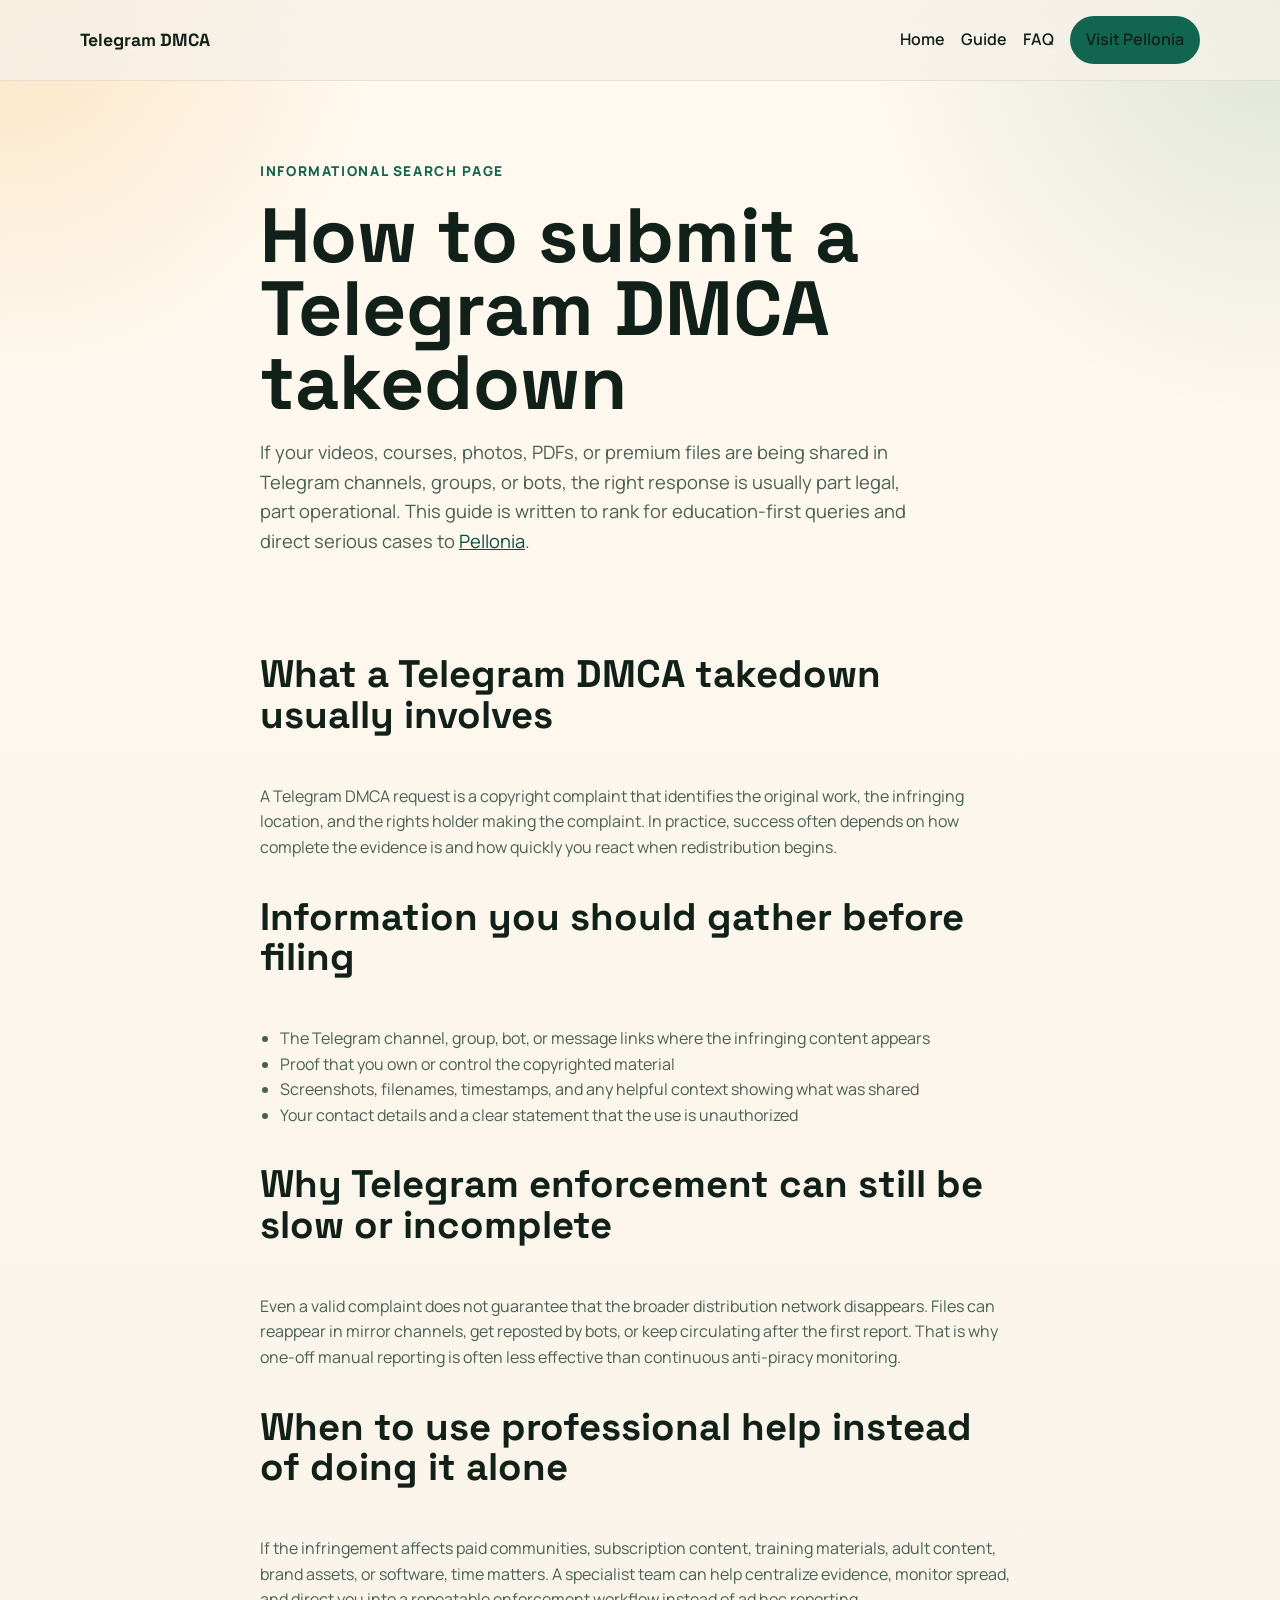
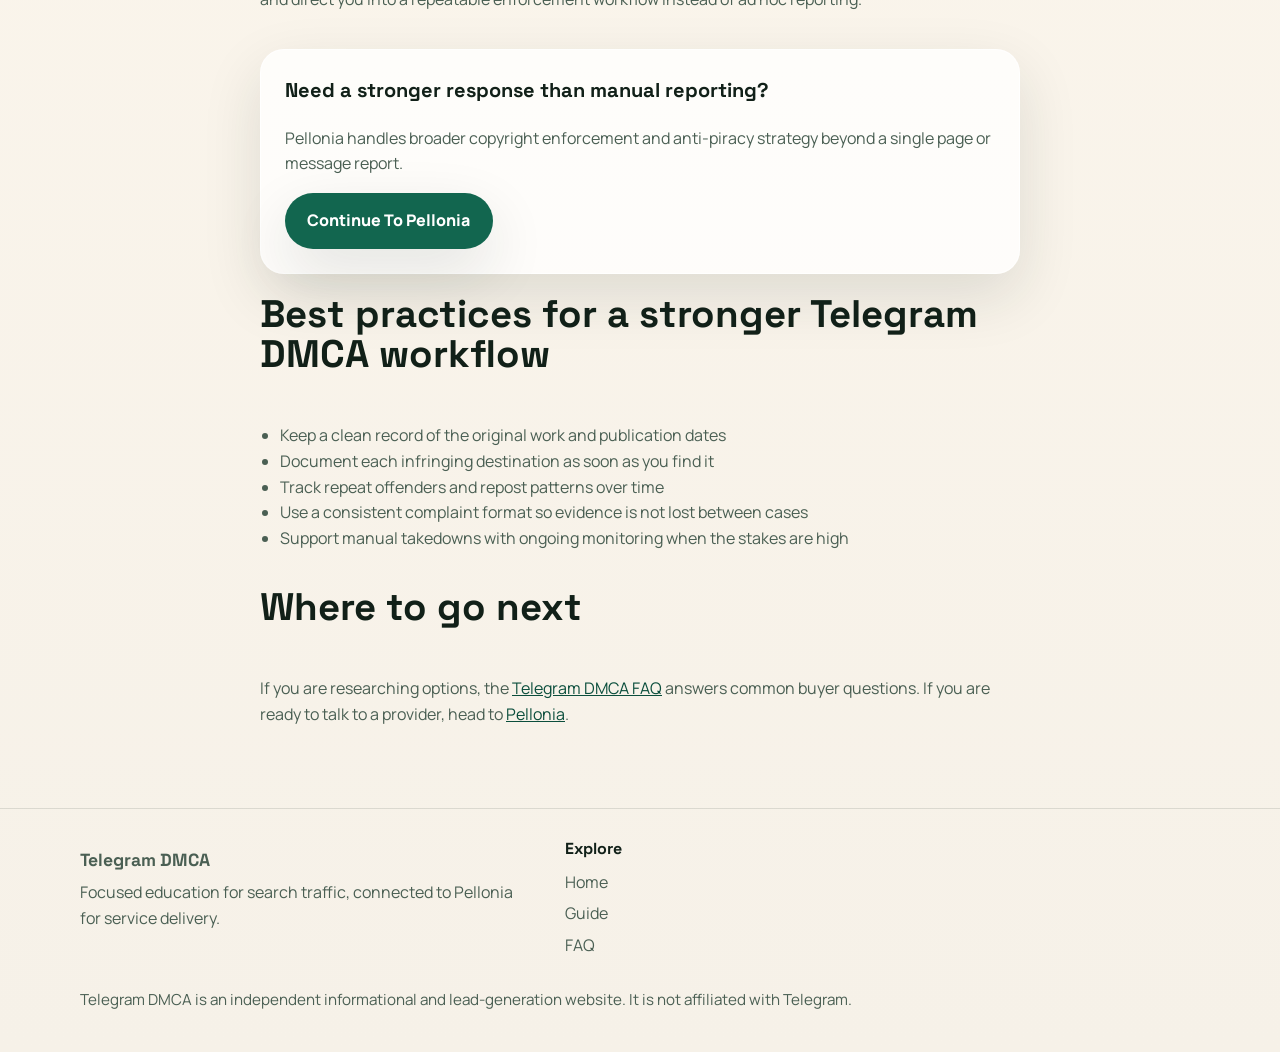
==== how-to-submit-a-telegram-dmca-takedown.html @ 50f96bee "Build SEO-focused Telegram DMCA lead gen site" ====
<!DOCTYPE html>
<html lang="en">
  <head>
    <meta charset="UTF-8" />
    <meta name="viewport" content="width=device-width, initial-scale=1.0" />
    <title>How to Submit a Telegram DMCA Takedown | Telegram DMCA</title>
    <meta
      name="description"
      content="Learn how a Telegram DMCA takedown usually works, what evidence rights holders need, and when to escalate to Pellonia for faster anti-piracy support."
    />
    <link
      rel="canonical"
      href="https://www.telegramdmca.com/how-to-submit-a-telegram-dmca-takedown.html"
    />
    <link rel="preconnect" href="https://fonts.googleapis.com" />
    <link rel="preconnect" href="https://fonts.gstatic.com" crossorigin />
    <link
      href="https://fonts.googleapis.com/css2?family=Manrope:wght@400;500;700;800&family=Space+Grotesk:wght@500;700&display=swap"
      rel="stylesheet"
    />
    <link rel="stylesheet" href="/styles.css" />
    <script type="application/ld+json">
      {
        "@context": "https://schema.org",
        "@type": "Article",
        "headline": "How to Submit a Telegram DMCA Takedown",
        "description": "An educational overview of the Telegram DMCA process and when to get professional support.",
        "author": {
          "@type": "Organization",
          "name": "Telegram DMCA"
        },
        "publisher": {
          "@type": "Organization",
          "name": "Telegram DMCA"
        },
        "mainEntityOfPage": "https://www.telegramdmca.com/how-to-submit-a-telegram-dmca-takedown.html"
      }
    </script>
  </head>
  <body>
    <header class="site-header">
      <div class="shell">
        <a class="brand" href="/">Telegram DMCA</a>
        <button class="nav-toggle" aria-expanded="false" aria-controls="nav-menu">
          Menu
        </button>
        <nav id="nav-menu" class="site-nav">
          <a href="/">Home</a>
          <a href="/how-to-submit-a-telegram-dmca-takedown.html">Guide</a>
          <a href="/telegram-dmca-faq.html">FAQ</a>
          <a
            class="button button-small"
            href="https://www.pellonia.io/?utm_source=telegramdmca&utm_medium=referral&utm_campaign=telegramdmca_guide_header"
          >
            Visit Pellonia
          </a>
        </nav>
      </div>
    </header>

    <main class="article-main">
      <section class="article-hero">
        <div class="shell narrow">
          <p class="eyebrow">Informational search page</p>
          <h1>How to submit a Telegram DMCA takedown</h1>
          <p class="lead">
            If your videos, courses, photos, PDFs, or premium files are being shared in Telegram channels, groups, or bots, the right response is usually part legal, part operational. This guide is written to rank for education-first queries and direct serious cases to
            <a href="https://www.pellonia.io/?utm_source=telegramdmca&utm_medium=referral&utm_campaign=telegramdmca_guide_body">Pellonia</a>.
          </p>
        </div>
      </section>

      <section class="section">
        <div class="shell narrow article-content">
          <h2>What a Telegram DMCA takedown usually involves</h2>
          <p>
            A Telegram DMCA request is a copyright complaint that identifies the original work, the infringing location, and the rights holder making the complaint. In practice, success often depends on how complete the evidence is and how quickly you react when redistribution begins.
          </p>

          <h2>Information you should gather before filing</h2>
          <ul>
            <li>The Telegram channel, group, bot, or message links where the infringing content appears</li>
            <li>Proof that you own or control the copyrighted material</li>
            <li>Screenshots, filenames, timestamps, and any helpful context showing what was shared</li>
            <li>Your contact details and a clear statement that the use is unauthorized</li>
          </ul>

          <h2>Why Telegram enforcement can still be slow or incomplete</h2>
          <p>
            Even a valid complaint does not guarantee that the broader distribution network disappears. Files can reappear in mirror channels, get reposted by bots, or keep circulating after the first report. That is why one-off manual reporting is often less effective than continuous anti-piracy monitoring.
          </p>

          <h2>When to use professional help instead of doing it alone</h2>
          <p>
            If the infringement affects paid communities, subscription content, training materials, adult content, brand assets, or software, time matters. A specialist team can help centralize evidence, monitor spread, and direct you into a repeatable enforcement workflow instead of ad hoc reporting.
          </p>

          <div class="inline-cta">
            <h3>Need a stronger response than manual reporting?</h3>
            <p>
              Pellonia handles broader copyright enforcement and anti-piracy strategy beyond a single page or message report.
            </p>
            <a
              class="button"
              href="https://www.pellonia.io/?utm_source=telegramdmca&utm_medium=referral&utm_campaign=telegramdmca_guide_cta"
            >
              Continue To Pellonia
            </a>
          </div>

          <h2>Best practices for a stronger Telegram DMCA workflow</h2>
          <ul>
            <li>Keep a clean record of the original work and publication dates</li>
            <li>Document each infringing destination as soon as you find it</li>
            <li>Track repeat offenders and repost patterns over time</li>
            <li>Use a consistent complaint format so evidence is not lost between cases</li>
            <li>Support manual takedowns with ongoing monitoring when the stakes are high</li>
          </ul>

          <h2>Where to go next</h2>
          <p>
            If you are researching options, the
            <a href="/telegram-dmca-faq.html">Telegram DMCA FAQ</a>
            answers common buyer questions. If you are ready to talk to a provider, head to
            <a href="https://www.pellonia.io/?utm_source=telegramdmca&utm_medium=referral&utm_campaign=telegramdmca_guide_endlink">Pellonia</a>.
          </p>
        </div>
      </section>
    </main>

    <footer class="site-footer">
      <div class="shell footer-grid">
        <div>
          <a class="brand" href="/">Telegram DMCA</a>
          <p>Focused education for search traffic, connected to Pellonia for service delivery.</p>
        </div>
        <div>
          <h2>Explore</h2>
          <a href="/">Home</a>
          <a href="/how-to-submit-a-telegram-dmca-takedown.html">Guide</a>
          <a href="/telegram-dmca-faq.html">FAQ</a>
        </div>
      </div>
      <p class="disclaimer shell">
        Telegram DMCA is an independent informational and lead-generation website. It is not affiliated with Telegram.
      </p>
    </footer>

    <script src="/script.js"></script>
  </body>
  </html>
---- styles.css ----
:root {
  --bg: #f6f1e8;
  --surface: rgba(255, 255, 255, 0.76);
  --surface-strong: #fffaf2;
  --text: #112018;
  --muted: #4a5f53;
  --line: rgba(17, 32, 24, 0.12);
  --accent: #12664f;
  --accent-strong: #0b4e3c;
  --accent-soft: #e2f1e7;
  --highlight: #f4b860;
  --shadow: 0 22px 60px rgba(24, 44, 32, 0.12);
  --radius: 24px;
  --shell: min(1120px, calc(100vw - 2rem));
}

* {
  box-sizing: border-box;
}

html {
  scroll-behavior: smooth;
}

body {
  margin: 0;
  font-family: "Manrope", sans-serif;
  color: var(--text);
  background:
    radial-gradient(circle at top left, rgba(244, 184, 96, 0.3), transparent 24rem),
    radial-gradient(circle at top right, rgba(18, 102, 79, 0.14), transparent 26rem),
    linear-gradient(180deg, #fff9ef 0%, var(--bg) 100%);
  line-height: 1.6;
}

a {
  color: var(--accent-strong);
}

img {
  max-width: 100%;
  display: block;
}

.shell {
  width: var(--shell);
  margin: 0 auto;
}

.narrow {
  width: min(760px, 100%);
}

.site-header {
  position: sticky;
  top: 0;
  z-index: 10;
  backdrop-filter: blur(18px);
  background: rgba(246, 241, 232, 0.75);
  border-bottom: 1px solid rgba(17, 32, 24, 0.08);
}

.site-header .shell {
  display: flex;
  align-items: center;
  justify-content: space-between;
  gap: 1rem;
  padding: 1rem 0;
}

.brand,
h1,
h2,
h3 {
  font-family: "Space Grotesk", sans-serif;
}

.brand {
  text-decoration: none;
  color: var(--text);
  font-weight: 700;
  font-size: 1.1rem;
}

.site-nav {
  display: flex;
  align-items: center;
  gap: 1rem;
}

.site-nav a {
  text-decoration: none;
  color: var(--text);
  font-weight: 600;
}

.nav-toggle {
  display: none;
  border: 1px solid var(--line);
  background: white;
  border-radius: 999px;
  padding: 0.75rem 1rem;
  font: inherit;
}

.hero,
.article-hero {
  padding: 5rem 0 3rem;
}

.hero-grid,
.split,
.footer-grid,
.cta-band {
  display: grid;
  gap: 2rem;
}

.hero-grid {
  grid-template-columns: 1.4fr 0.9fr;
  align-items: center;
}

.eyebrow {
  margin: 0 0 1rem;
  font-size: 0.85rem;
  letter-spacing: 0.12em;
  text-transform: uppercase;
  color: var(--accent);
  font-weight: 800;
}

h1 {
  margin: 0;
  font-size: clamp(2.5rem, 6vw, 5.5rem);
  line-height: 0.96;
  max-width: 12ch;
}

h2 {
  margin: 0 0 0.8rem;
  font-size: clamp(1.8rem, 3vw, 3rem);
  line-height: 1.05;
}

h3 {
  margin-top: 0;
  font-size: 1.25rem;
}

.lead {
  font-size: 1.15rem;
  color: var(--muted);
  max-width: 60ch;
}

.hero-actions,
.hero-points,
.section-heading,
.cards,
.stats-grid,
.steps,
.faq-list,
.article-content {
  display: grid;
  gap: 1.25rem;
}

.hero-actions {
  display: flex;
  flex-wrap: wrap;
  margin: 2rem 0 1rem;
}

.hero-points {
  padding-left: 1.25rem;
  color: var(--muted);
}

.button {
  display: inline-flex;
  align-items: center;
  justify-content: center;
  border-radius: 999px;
  padding: 0.95rem 1.4rem;
  background: var(--accent);
  color: white;
  text-decoration: none;
  font-weight: 800;
  box-shadow: var(--shadow);
}

.button:hover {
  background: var(--accent-strong);
}

.button-secondary {
  background: transparent;
  color: var(--text);
  border: 1px solid var(--line);
  box-shadow: none;
}

.button-small {
  padding: 0.7rem 1rem;
  box-shadow: none;
}

.hero-card,
.card,
.inline-cta,
.faq-item {
  background: var(--surface);
  border: 1px solid rgba(255, 255, 255, 0.7);
  border-radius: var(--radius);
  box-shadow: var(--shadow);
}

.hero-card,
.card,
.inline-cta,
.faq-item,
.cta-band {
  padding: 1.5rem;
}

.card-label {
  margin: 0 0 1rem;
  font-weight: 800;
  color: var(--accent);
}

.stats-grid div,
.steps article {
  padding-top: 0.5rem;
  border-top: 1px solid var(--line);
}

dt {
  font-weight: 800;
  margin-bottom: 0.35rem;
}

dd {
  margin: 0;
  color: var(--muted);
}

.section {
  padding: 2rem 0 4rem;
}

.section-accent {
  padding: 4rem 0;
}

.section-accent .split {
  grid-template-columns: 0.9fr 1.1fr;
  align-items: start;
}

.steps {
  grid-template-columns: repeat(3, minmax(0, 1fr));
}

.steps span {
  display: inline-flex;
  width: 3rem;
  height: 3rem;
  align-items: center;
  justify-content: center;
  border-radius: 50%;
  background: var(--accent-soft);
  color: var(--accent-strong);
  font-weight: 800;
  margin-bottom: 1rem;
}

.three-up {
  grid-template-columns: repeat(3, minmax(0, 1fr));
}

.two-up {
  grid-template-columns: repeat(2, minmax(0, 1fr));
}

.card p,
.section-heading p,
.feature-link span,
.faq-item p,
.article-content p,
.article-content li {
  color: var(--muted);
}

.cta-band {
  grid-template-columns: 1fr auto;
  align-items: center;
  background:
    linear-gradient(135deg, rgba(18, 102, 79, 0.95), rgba(14, 59, 47, 0.95)),
    linear-gradient(135deg, rgba(244, 184, 96, 0.25), transparent);
  color: white;
  border-radius: calc(var(--radius) + 8px);
  box-shadow: var(--shadow);
}

.cta-band p,
.cta-band h2 {
  color: white;
}

.cta-band .button {
  background: white;
  color: var(--accent-strong);
  box-shadow: none;
}

.link-grid {
  display: grid;
  gap: 1rem;
  grid-template-columns: repeat(3, minmax(0, 1fr));
}

.feature-link {
  display: grid;
  gap: 0.7rem;
  padding: 1.4rem;
  text-decoration: none;
  color: var(--text);
  background: var(--surface-strong);
  border: 1px solid var(--line);
  border-radius: 20px;
}

.article-main .article-content ul {
  padding-left: 1.25rem;
}

.site-footer {
  padding: 2rem 0 2.5rem;
  border-top: 1px solid var(--line);
}

.footer-grid {
  grid-template-columns: 1.5fr 1fr 1fr;
}

.footer-grid h2 {
  font-size: 1rem;
  margin-bottom: 0.8rem;
}

.footer-grid a,
.footer-grid p {
  display: block;
  margin: 0.35rem 0;
  color: var(--muted);
  text-decoration: none;
}

.disclaimer {
  margin-top: 1.5rem;
  color: var(--muted);
  font-size: 0.95rem;
}

@media (max-width: 900px) {
  .hero-grid,
  .section-accent .split,
  .steps,
  .three-up,
  .two-up,
  .link-grid,
  .footer-grid,
  .cta-band {
    grid-template-columns: 1fr;
  }

  .site-nav {
    position: absolute;
    top: calc(100% + 0.5rem);
    left: 1rem;
    right: 1rem;
    display: none;
    flex-direction: column;
    align-items: stretch;
    padding: 1rem;
    border-radius: 20px;
    background: rgba(255, 250, 242, 0.96);
    border: 1px solid var(--line);
    box-shadow: var(--shadow);
  }

  .site-nav.is-open {
    display: flex;
  }

  .nav-toggle {
    display: inline-flex;
  }

  h1 {
    max-width: 14ch;
  }
}
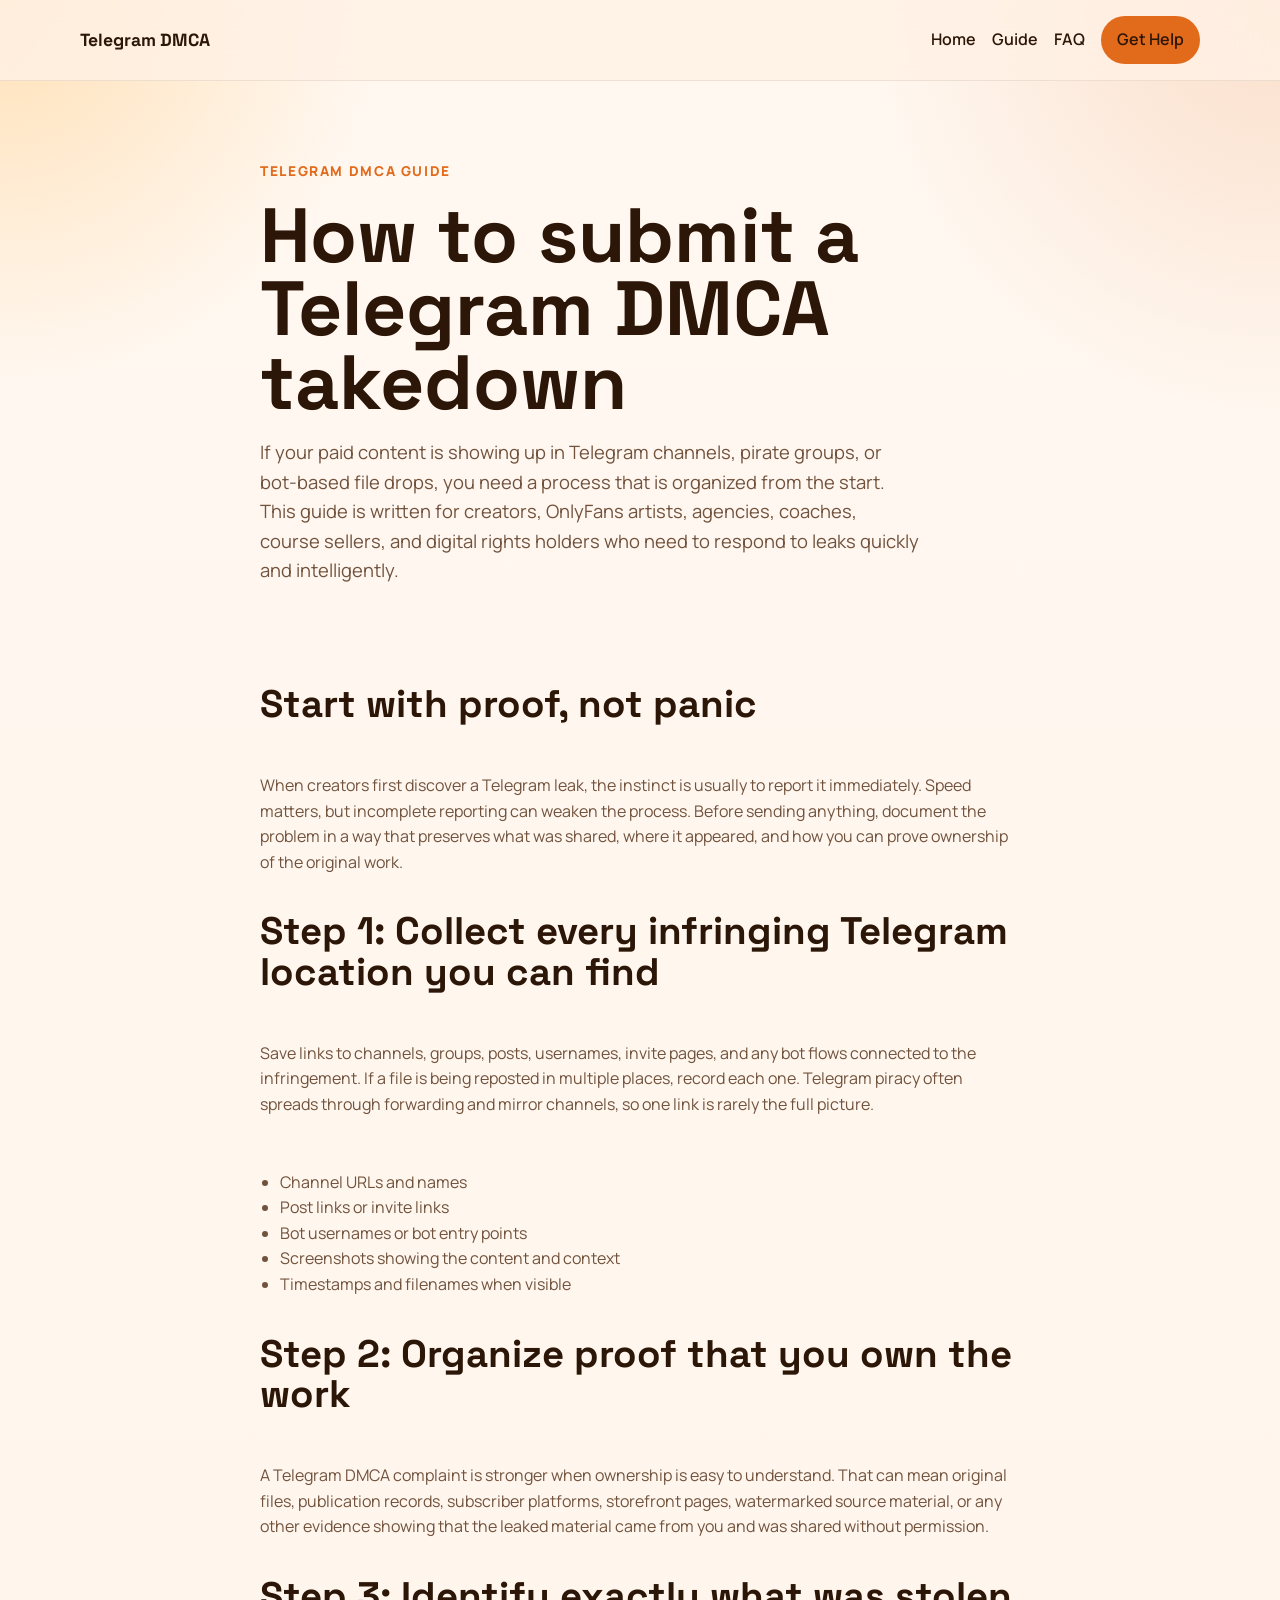
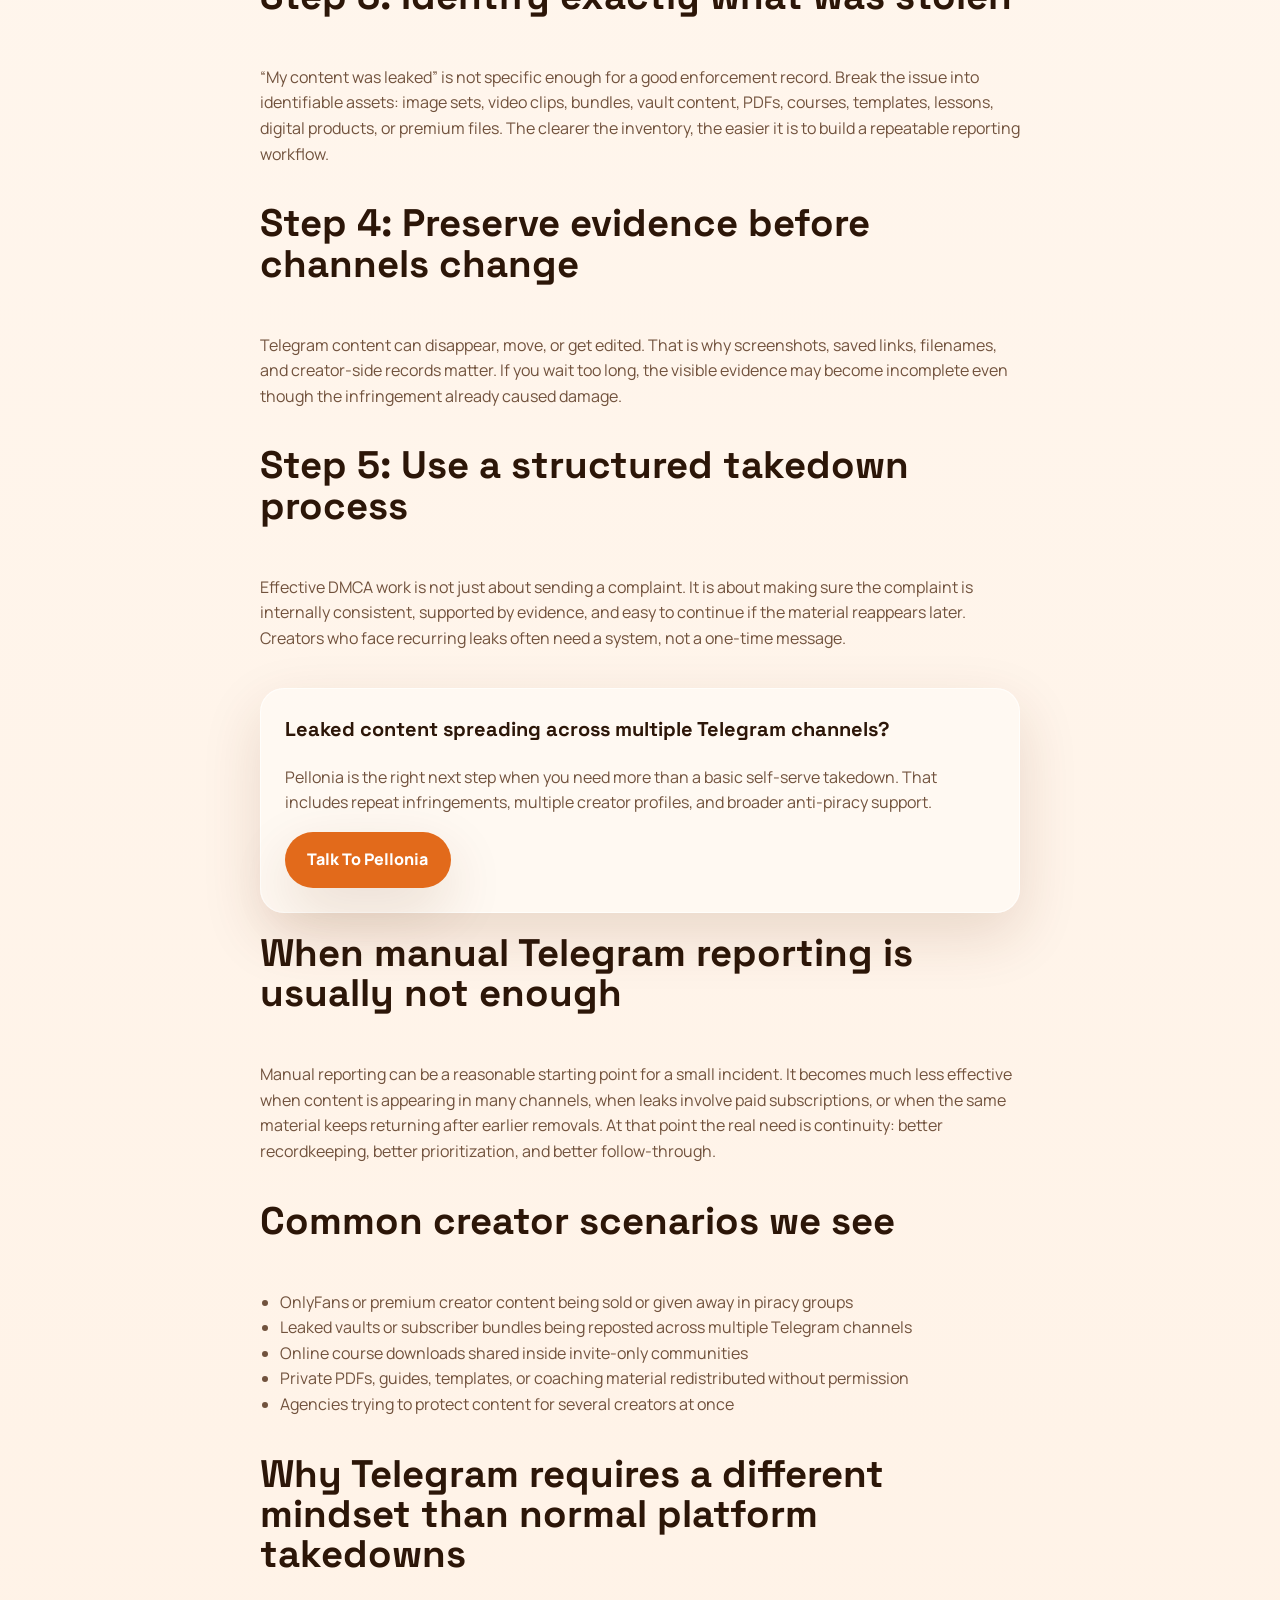
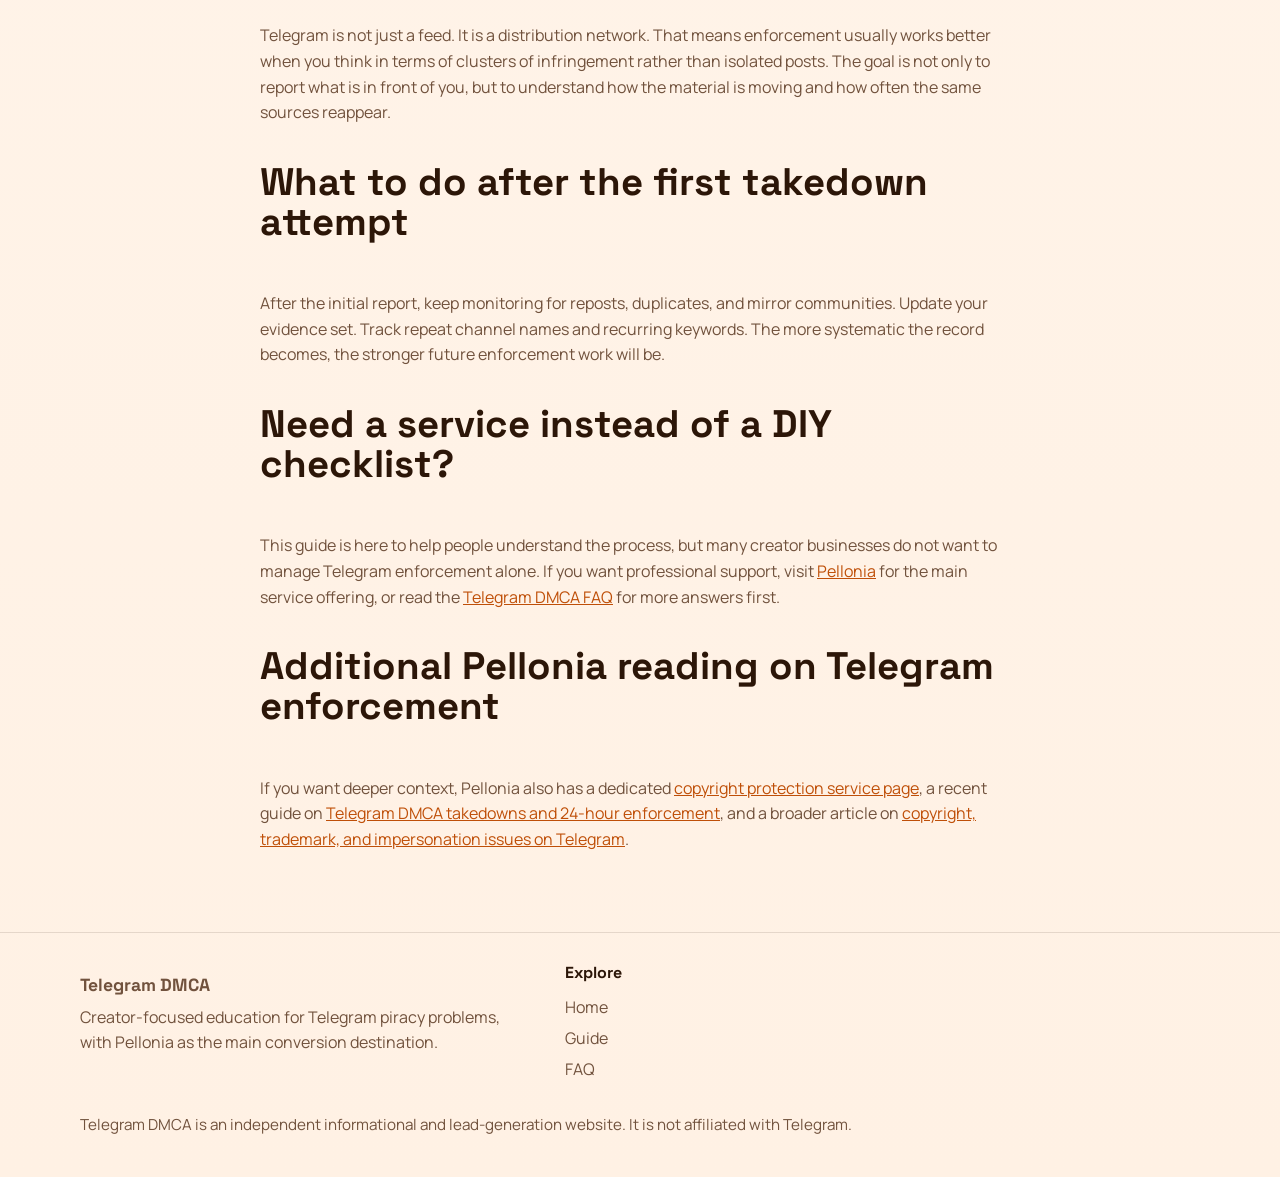
==== commit bf7aeaef: "Rewrite Telegram DMCA site copy for Pellonia lead generation" ====
--- a/how-to-submit-a-telegram-dmca-takedown.html
+++ b/how-to-submit-a-telegram-dmca-takedown.html
@@ -3,10 +3,10 @@
   <head>
     <meta charset="UTF-8" />
     <meta name="viewport" content="width=device-width, initial-scale=1.0" />
-    <title>How to Submit a Telegram DMCA Takedown | Telegram DMCA</title>
+    <title>How to Submit a Telegram DMCA Takedown for Leaked Creator Content</title>
     <meta
       name="description"
-      content="Learn how a Telegram DMCA takedown usually works, what evidence rights holders need, and when to escalate to Pellonia for faster anti-piracy support."
+      content="Learn how to prepare a Telegram DMCA takedown for leaked creator content, pirated courses, stolen files, and unauthorized Telegram sharing."
     />
     <link
       rel="canonical"
@@ -23,8 +23,8 @@
       {
         "@context": "https://schema.org",
         "@type": "Article",
-        "headline": "How to Submit a Telegram DMCA Takedown",
-        "description": "An educational overview of the Telegram DMCA process and when to get professional support.",
+        "headline": "How to Submit a Telegram DMCA Takedown for Leaked Creator Content",
+        "description": "A practical guide for creators, agencies, and rights holders dealing with piracy on Telegram.",
         "author": {
           "@type": "Organization",
           "name": "Telegram DMCA"
@@ -52,7 +52,7 @@
             class="button button-small"
             href="https://www.pellonia.io/?utm_source=telegramdmca&utm_medium=referral&utm_campaign=telegramdmca_guide_header"
           >
-            Visit Pellonia
+            Get Help
           </a>
         </nav>
       </div>
@@ -61,68 +61,107 @@
     <main class="article-main">
       <section class="article-hero">
         <div class="shell narrow">
-          <p class="eyebrow">Informational search page</p>
+          <p class="eyebrow">Telegram DMCA guide</p>
           <h1>How to submit a Telegram DMCA takedown</h1>
           <p class="lead">
-            If your videos, courses, photos, PDFs, or premium files are being shared in Telegram channels, groups, or bots, the right response is usually part legal, part operational. This guide is written to rank for education-first queries and direct serious cases to
-            <a href="https://www.pellonia.io/?utm_source=telegramdmca&utm_medium=referral&utm_campaign=telegramdmca_guide_body">Pellonia</a>.
+            If your paid content is showing up in Telegram channels, pirate groups, or bot-based file drops, you need a process that is organized from the start. This guide is written for creators, OnlyFans artists, agencies, coaches, course sellers, and digital rights holders who need to respond to leaks quickly and intelligently.
           </p>
         </div>
       </section>
 
       <section class="section">
         <div class="shell narrow article-content">
-          <h2>What a Telegram DMCA takedown usually involves</h2>
+          <h2>Start with proof, not panic</h2>
           <p>
-            A Telegram DMCA request is a copyright complaint that identifies the original work, the infringing location, and the rights holder making the complaint. In practice, success often depends on how complete the evidence is and how quickly you react when redistribution begins.
+            When creators first discover a Telegram leak, the instinct is usually to report it immediately. Speed matters, but incomplete reporting can weaken the process. Before sending anything, document the problem in a way that preserves what was shared, where it appeared, and how you can prove ownership of the original work.
           </p>
 
-          <h2>Information you should gather before filing</h2>
+          <h2>Step 1: Collect every infringing Telegram location you can find</h2>
+          <p>
+            Save links to channels, groups, posts, usernames, invite pages, and any bot flows connected to the infringement. If a file is being reposted in multiple places, record each one. Telegram piracy often spreads through forwarding and mirror channels, so one link is rarely the full picture.
+          </p>
           <ul>
-            <li>The Telegram channel, group, bot, or message links where the infringing content appears</li>
-            <li>Proof that you own or control the copyrighted material</li>
-            <li>Screenshots, filenames, timestamps, and any helpful context showing what was shared</li>
-            <li>Your contact details and a clear statement that the use is unauthorized</li>
+            <li>Channel URLs and names</li>
+            <li>Post links or invite links</li>
+            <li>Bot usernames or bot entry points</li>
+            <li>Screenshots showing the content and context</li>
+            <li>Timestamps and filenames when visible</li>
           </ul>
 
-          <h2>Why Telegram enforcement can still be slow or incomplete</h2>
+          <h2>Step 2: Organize proof that you own the work</h2>
           <p>
-            Even a valid complaint does not guarantee that the broader distribution network disappears. Files can reappear in mirror channels, get reposted by bots, or keep circulating after the first report. That is why one-off manual reporting is often less effective than continuous anti-piracy monitoring.
+            A Telegram DMCA complaint is stronger when ownership is easy to understand. That can mean original files, publication records, subscriber platforms, storefront pages, watermarked source material, or any other evidence showing that the leaked material came from you and was shared without permission.
           </p>
 
-          <h2>When to use professional help instead of doing it alone</h2>
+          <h2>Step 3: Identify exactly what was stolen</h2>
           <p>
-            If the infringement affects paid communities, subscription content, training materials, adult content, brand assets, or software, time matters. A specialist team can help centralize evidence, monitor spread, and direct you into a repeatable enforcement workflow instead of ad hoc reporting.
+            “My content was leaked” is not specific enough for a good enforcement record. Break the issue into identifiable assets: image sets, video clips, bundles, vault content, PDFs, courses, templates, lessons, digital products, or premium files. The clearer the inventory, the easier it is to build a repeatable reporting workflow.
+          </p>
+
+          <h2>Step 4: Preserve evidence before channels change</h2>
+          <p>
+            Telegram content can disappear, move, or get edited. That is why screenshots, saved links, filenames, and creator-side records matter. If you wait too long, the visible evidence may become incomplete even though the infringement already caused damage.
+          </p>
+
+          <h2>Step 5: Use a structured takedown process</h2>
+          <p>
+            Effective DMCA work is not just about sending a complaint. It is about making sure the complaint is internally consistent, supported by evidence, and easy to continue if the material reappears later. Creators who face recurring leaks often need a system, not a one-time message.
           </p>
 
           <div class="inline-cta">
-            <h3>Need a stronger response than manual reporting?</h3>
+            <h3>Leaked content spreading across multiple Telegram channels?</h3>
             <p>
-              Pellonia handles broader copyright enforcement and anti-piracy strategy beyond a single page or message report.
+              Pellonia is the right next step when you need more than a basic self-serve takedown. That includes repeat infringements, multiple creator profiles, and broader anti-piracy support.
             </p>
             <a
               class="button"
               href="https://www.pellonia.io/?utm_source=telegramdmca&utm_medium=referral&utm_campaign=telegramdmca_guide_cta"
             >
-              Continue To Pellonia
+              Talk To Pellonia
             </a>
           </div>
 
-          <h2>Best practices for a stronger Telegram DMCA workflow</h2>
+          <h2>When manual Telegram reporting is usually not enough</h2>
+          <p>
+            Manual reporting can be a reasonable starting point for a small incident. It becomes much less effective when content is appearing in many channels, when leaks involve paid subscriptions, or when the same material keeps returning after earlier removals. At that point the real need is continuity: better recordkeeping, better prioritization, and better follow-through.
+          </p>
+
+          <h2>Common creator scenarios we see</h2>
           <ul>
-            <li>Keep a clean record of the original work and publication dates</li>
-            <li>Document each infringing destination as soon as you find it</li>
-            <li>Track repeat offenders and repost patterns over time</li>
-            <li>Use a consistent complaint format so evidence is not lost between cases</li>
-            <li>Support manual takedowns with ongoing monitoring when the stakes are high</li>
+            <li>OnlyFans or premium creator content being sold or given away in piracy groups</li>
+            <li>Leaked vaults or subscriber bundles being reposted across multiple Telegram channels</li>
+            <li>Online course downloads shared inside invite-only communities</li>
+            <li>Private PDFs, guides, templates, or coaching material redistributed without permission</li>
+            <li>Agencies trying to protect content for several creators at once</li>
           </ul>
 
-          <h2>Where to go next</h2>
+          <h2>Why Telegram requires a different mindset than normal platform takedowns</h2>
           <p>
-            If you are researching options, the
+            Telegram is not just a feed. It is a distribution network. That means enforcement usually works better when you think in terms of clusters of infringement rather than isolated posts. The goal is not only to report what is in front of you, but to understand how the material is moving and how often the same sources reappear.
+          </p>
+
+          <h2>What to do after the first takedown attempt</h2>
+          <p>
+            After the initial report, keep monitoring for reposts, duplicates, and mirror communities. Update your evidence set. Track repeat channel names and recurring keywords. The more systematic the record becomes, the stronger future enforcement work will be.
+          </p>
+
+          <h2>Need a service instead of a DIY checklist?</h2>
+          <p>
+            This guide is here to help people understand the process, but many creator businesses do not want to manage Telegram enforcement alone. If you want professional support, visit
+            <a href="https://www.pellonia.io/?utm_source=telegramdmca&utm_medium=referral&utm_campaign=telegramdmca_guide_endlink">Pellonia</a>
+            for the main service offering, or read the
             <a href="/telegram-dmca-faq.html">Telegram DMCA FAQ</a>
-            answers common buyer questions. If you are ready to talk to a provider, head to
-            <a href="https://www.pellonia.io/?utm_source=telegramdmca&utm_medium=referral&utm_campaign=telegramdmca_guide_endlink">Pellonia</a>.
+            for more answers first.
+          </p>
+
+          <h2>Additional Pellonia reading on Telegram enforcement</h2>
+          <p>
+            If you want deeper context, Pellonia also has a dedicated
+            <a href="https://www.pellonia.io/copyright">copyright protection service page</a>,
+            a recent guide on
+            <a href="https://www.pellonia.io/post/pellonia-guide-to-telegram-dmca-takedown-copyright-infringement-in-24-hours">Telegram DMCA takedowns and 24-hour enforcement</a>,
+            and a broader article on
+            <a href="https://www.pellonia.io/post/understanding-copyright-trademark-and-impersonation-issues-on-telegram-and-how-pellonia-can-help">copyright, trademark, and impersonation issues on Telegram</a>.
           </p>
         </div>
       </section>
@@ -132,7 +171,7 @@
       <div class="shell footer-grid">
         <div>
           <a class="brand" href="/">Telegram DMCA</a>
-          <p>Focused education for search traffic, connected to Pellonia for service delivery.</p>
+          <p>Creator-focused education for Telegram piracy problems, with Pellonia as the main conversion destination.</p>
         </div>
         <div>
           <h2>Explore</h2>
@@ -148,4 +187,4 @@
 
     <script src="/script.js"></script>
   </body>
-  </html>
+</html>
--- a/styles.css
+++ b/styles.css
@@ -1,15 +1,15 @@
 :root {
-  --bg: #f6f1e8;
-  --surface: rgba(255, 255, 255, 0.76);
-  --surface-strong: #fffaf2;
-  --text: #112018;
-  --muted: #4a5f53;
-  --line: rgba(17, 32, 24, 0.12);
-  --accent: #12664f;
-  --accent-strong: #0b4e3c;
-  --accent-soft: #e2f1e7;
-  --highlight: #f4b860;
-  --shadow: 0 22px 60px rgba(24, 44, 32, 0.12);
+  --bg: #fff1e4;
+  --surface: rgba(255, 250, 244, 0.82);
+  --surface-strong: #fff8f1;
+  --text: #2c1608;
+  --muted: #71523d;
+  --line: rgba(44, 22, 8, 0.12);
+  --accent: #e26a1b;
+  --accent-strong: #bf4f08;
+  --accent-soft: #ffe1c7;
+  --highlight: #ffb347;
+  --shadow: 0 22px 60px rgba(98, 42, 9, 0.14);
   --radius: 24px;
   --shell: min(1120px, calc(100vw - 2rem));
 }
@@ -27,9 +27,9 @@
   font-family: "Manrope", sans-serif;
   color: var(--text);
   background:
-    radial-gradient(circle at top left, rgba(244, 184, 96, 0.3), transparent 24rem),
-    radial-gradient(circle at top right, rgba(18, 102, 79, 0.14), transparent 26rem),
-    linear-gradient(180deg, #fff9ef 0%, var(--bg) 100%);
+    radial-gradient(circle at top left, rgba(255, 179, 71, 0.34), transparent 24rem),
+    radial-gradient(circle at top right, rgba(226, 106, 27, 0.18), transparent 26rem),
+    linear-gradient(180deg, #fff8f1 0%, var(--bg) 100%);
   line-height: 1.6;
 }
 
@@ -56,8 +56,8 @@
   top: 0;
   z-index: 10;
   backdrop-filter: blur(18px);
-  background: rgba(246, 241, 232, 0.75);
-  border-bottom: 1px solid rgba(17, 32, 24, 0.08);
+  background: rgba(255, 241, 228, 0.82);
+  border-bottom: 1px solid rgba(44, 22, 8, 0.08);
 }
 
 .site-header .shell {
@@ -297,8 +297,8 @@
   grid-template-columns: 1fr auto;
   align-items: center;
   background:
-    linear-gradient(135deg, rgba(18, 102, 79, 0.95), rgba(14, 59, 47, 0.95)),
-    linear-gradient(135deg, rgba(244, 184, 96, 0.25), transparent);
+    linear-gradient(135deg, rgba(226, 106, 27, 0.96), rgba(163, 62, 7, 0.96)),
+    linear-gradient(135deg, rgba(255, 179, 71, 0.3), transparent);
   color: white;
   border-radius: calc(var(--radius) + 8px);
   box-shadow: var(--shadow);
@@ -386,7 +386,7 @@
     align-items: stretch;
     padding: 1rem;
     border-radius: 20px;
-    background: rgba(255, 250, 242, 0.96);
+    background: rgba(255, 247, 239, 0.97);
     border: 1px solid var(--line);
     box-shadow: var(--shadow);
   }
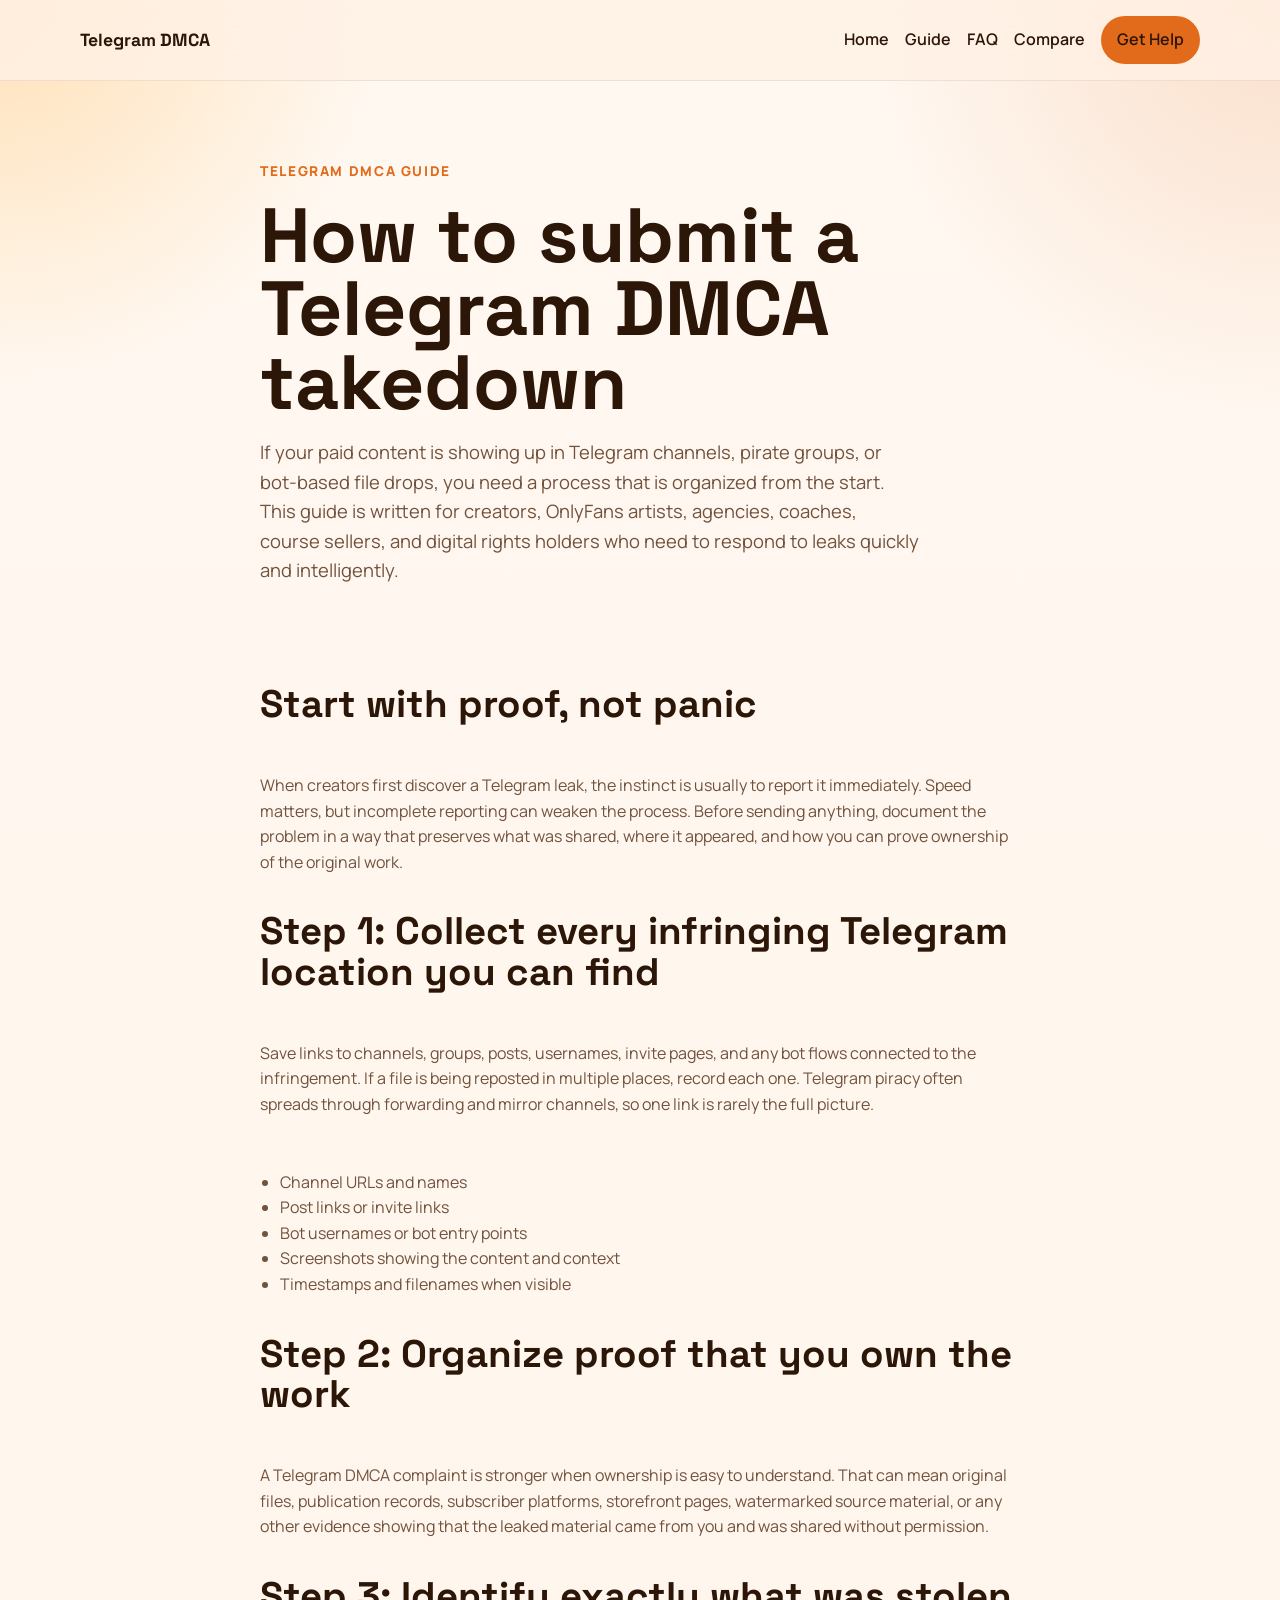
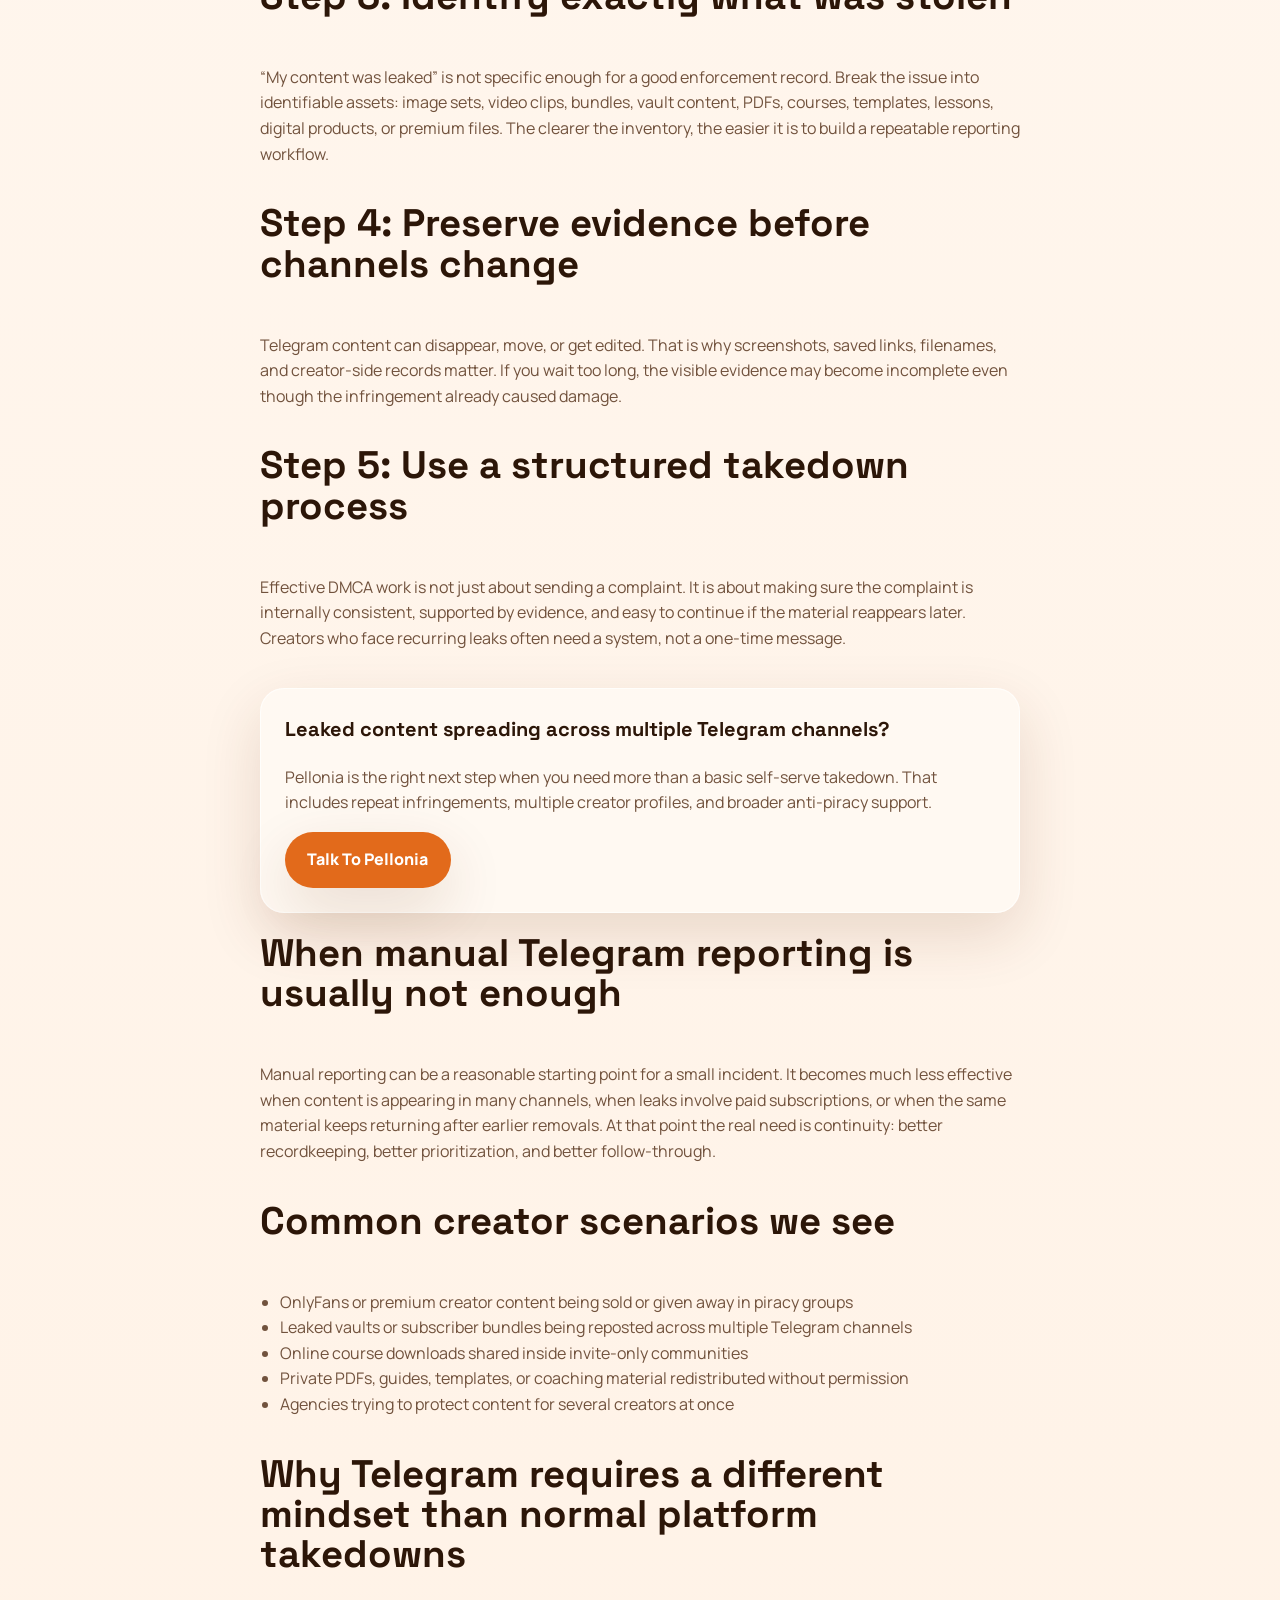
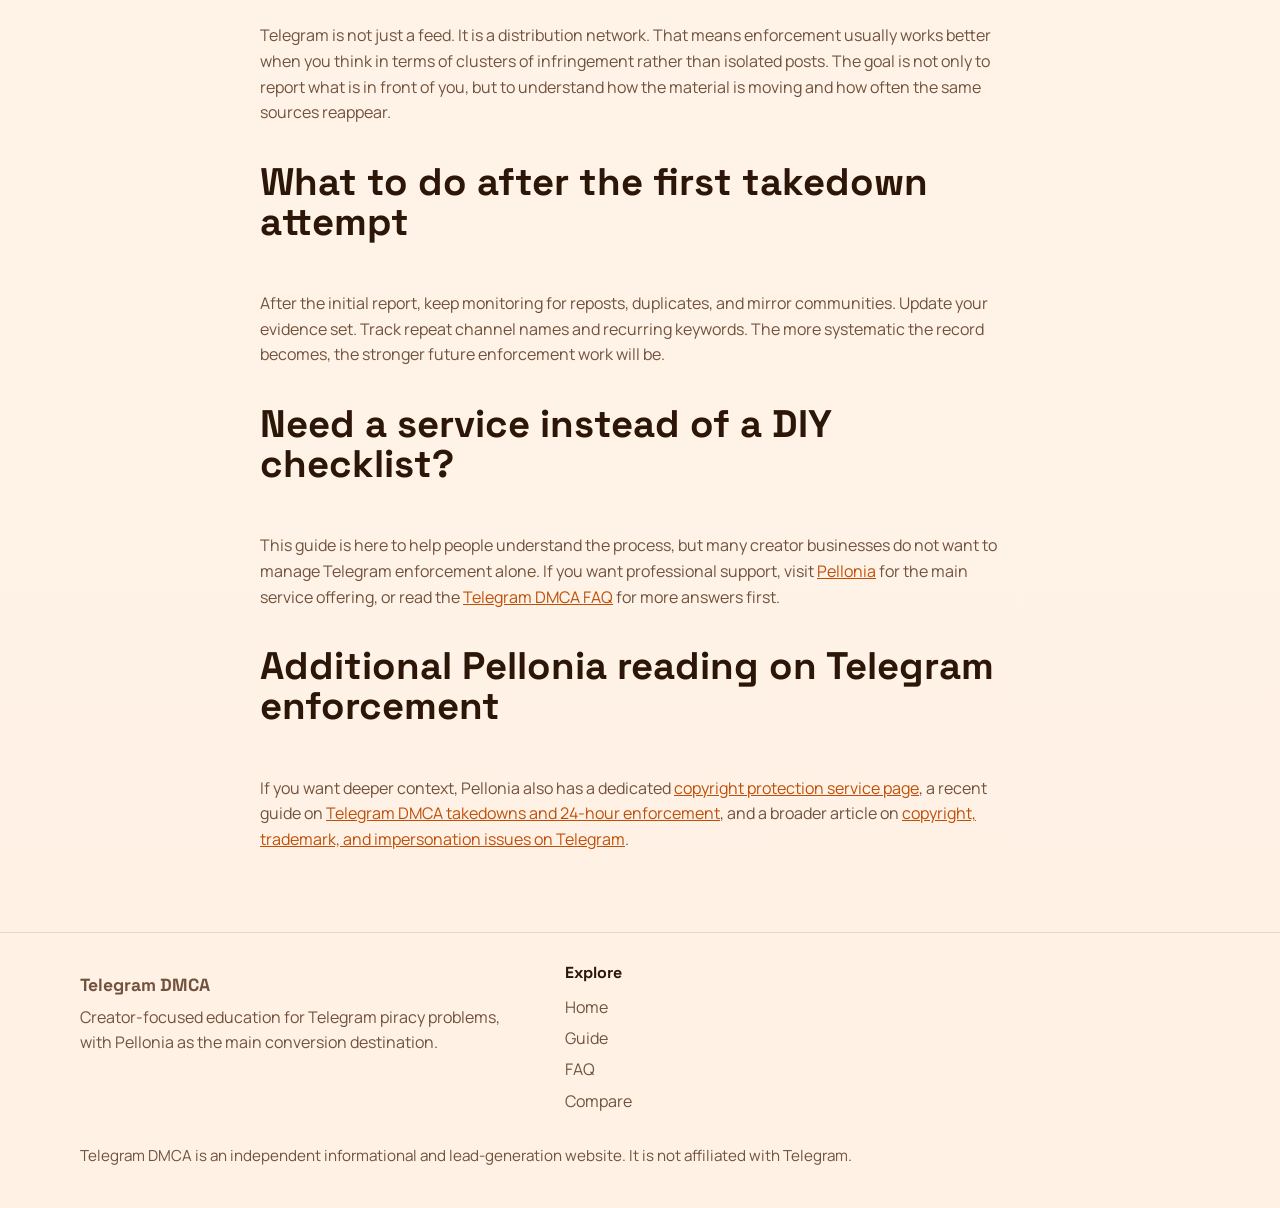
==== commit 32347b7a: "Add Telegram DMCA competitor comparison page" ====
--- a/how-to-submit-a-telegram-dmca-takedown.html
+++ b/how-to-submit-a-telegram-dmca-takedown.html
@@ -48,6 +48,7 @@
           <a href="/">Home</a>
           <a href="/how-to-submit-a-telegram-dmca-takedown.html">Guide</a>
           <a href="/telegram-dmca-faq.html">FAQ</a>
+          <a href="/pellonia-vs-competitors.html">Compare</a>
           <a
             class="button button-small"
             href="https://www.pellonia.io/?utm_source=telegramdmca&utm_medium=referral&utm_campaign=telegramdmca_guide_header"
@@ -178,6 +179,7 @@
           <a href="/">Home</a>
           <a href="/how-to-submit-a-telegram-dmca-takedown.html">Guide</a>
           <a href="/telegram-dmca-faq.html">FAQ</a>
+          <a href="/pellonia-vs-competitors.html">Compare</a>
         </div>
       </div>
       <p class="disclaimer shell">
--- a/styles.css
+++ b/styles.css
@@ -336,6 +336,98 @@
   padding-left: 1.25rem;
 }
 
+.comparison-page h1 {
+  max-width: 13ch;
+}
+
+.comparison-summary {
+  display: grid;
+  grid-template-columns: repeat(3, minmax(0, 1fr));
+  gap: 1rem;
+  margin: 2rem 0;
+}
+
+.comparison-summary article {
+  display: grid;
+  gap: 0.55rem;
+  padding: 1.35rem;
+  background: var(--surface-strong);
+  border: 1px solid var(--line);
+  border-radius: 20px;
+}
+
+.comparison-summary span {
+  color: var(--accent);
+  font-size: 0.78rem;
+  font-weight: 800;
+  letter-spacing: 0.08em;
+  text-transform: uppercase;
+}
+
+.comparison-summary strong {
+  font-family: "Space Grotesk", sans-serif;
+  font-size: 1.15rem;
+}
+
+.comparison-summary p {
+  margin: 0;
+}
+
+.table-wrap {
+  overflow-x: auto;
+  border: 1px solid var(--line);
+  border-radius: 20px;
+  background: var(--surface-strong);
+  box-shadow: var(--shadow);
+}
+
+.comparison-table {
+  width: 100%;
+  min-width: 980px;
+  border-collapse: collapse;
+  font-size: 0.92rem;
+}
+
+.comparison-table th,
+.comparison-table td {
+  padding: 1rem;
+  text-align: left;
+  border-bottom: 1px solid var(--line);
+  vertical-align: top;
+}
+
+.comparison-table th {
+  background: rgba(226, 106, 27, 0.1);
+  color: var(--text);
+  font-weight: 800;
+  white-space: nowrap;
+}
+
+.comparison-table th:first-child,
+.comparison-table td:first-child {
+  position: sticky;
+  left: 0;
+  z-index: 1;
+  background: var(--surface-strong);
+  font-weight: 800;
+}
+
+.comparison-table tbody tr:last-child td {
+  border-bottom: 0;
+}
+
+.comparison-table tbody tr:nth-child(even) td {
+  background: rgba(255, 225, 199, 0.25);
+}
+
+.comparison-table tbody tr:nth-child(even) td:first-child {
+  background: #fff1e4;
+}
+
+.competitor-notes {
+  grid-template-columns: repeat(2, minmax(0, 1fr));
+}
+
 .site-footer {
   padding: 2rem 0 2.5rem;
   border-top: 1px solid var(--line);
@@ -371,6 +463,8 @@
   .three-up,
   .two-up,
   .link-grid,
+  .comparison-summary,
+  .competitor-notes,
   .footer-grid,
   .cta-band {
     grid-template-columns: 1fr;
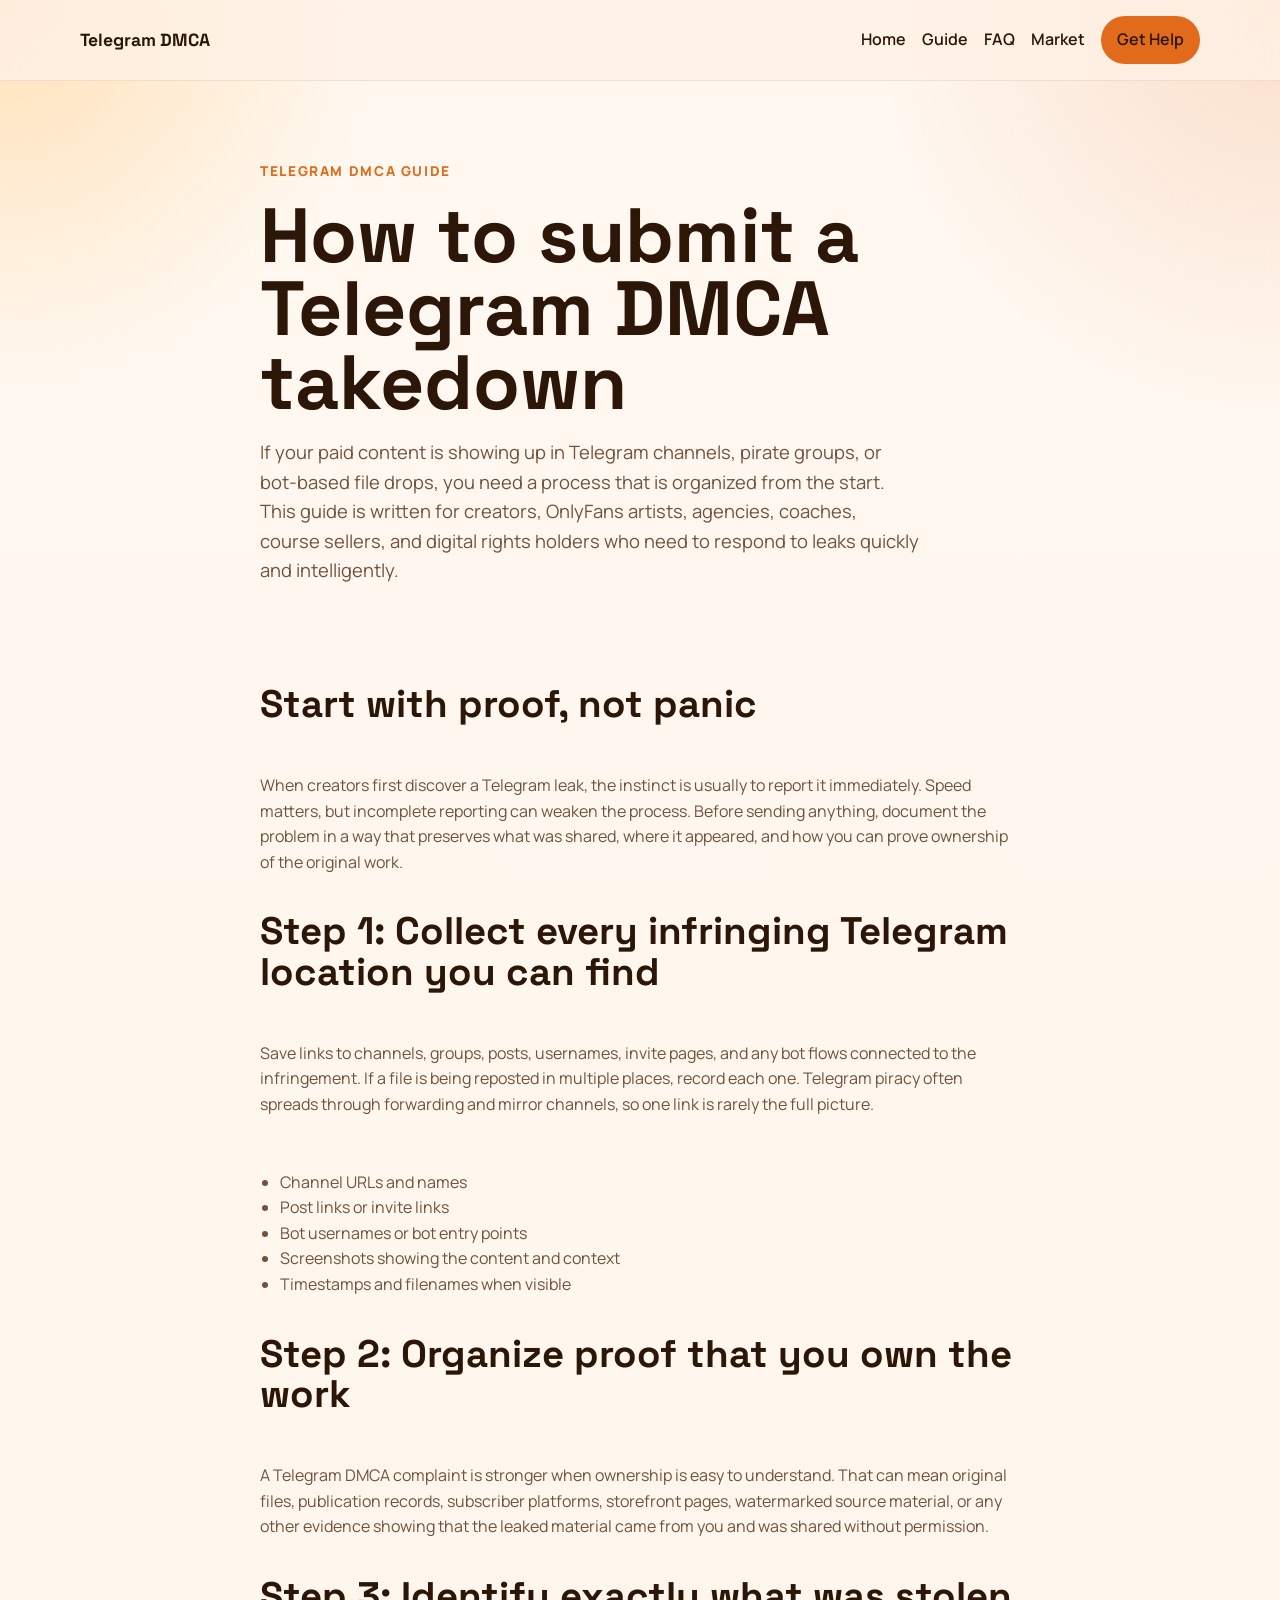
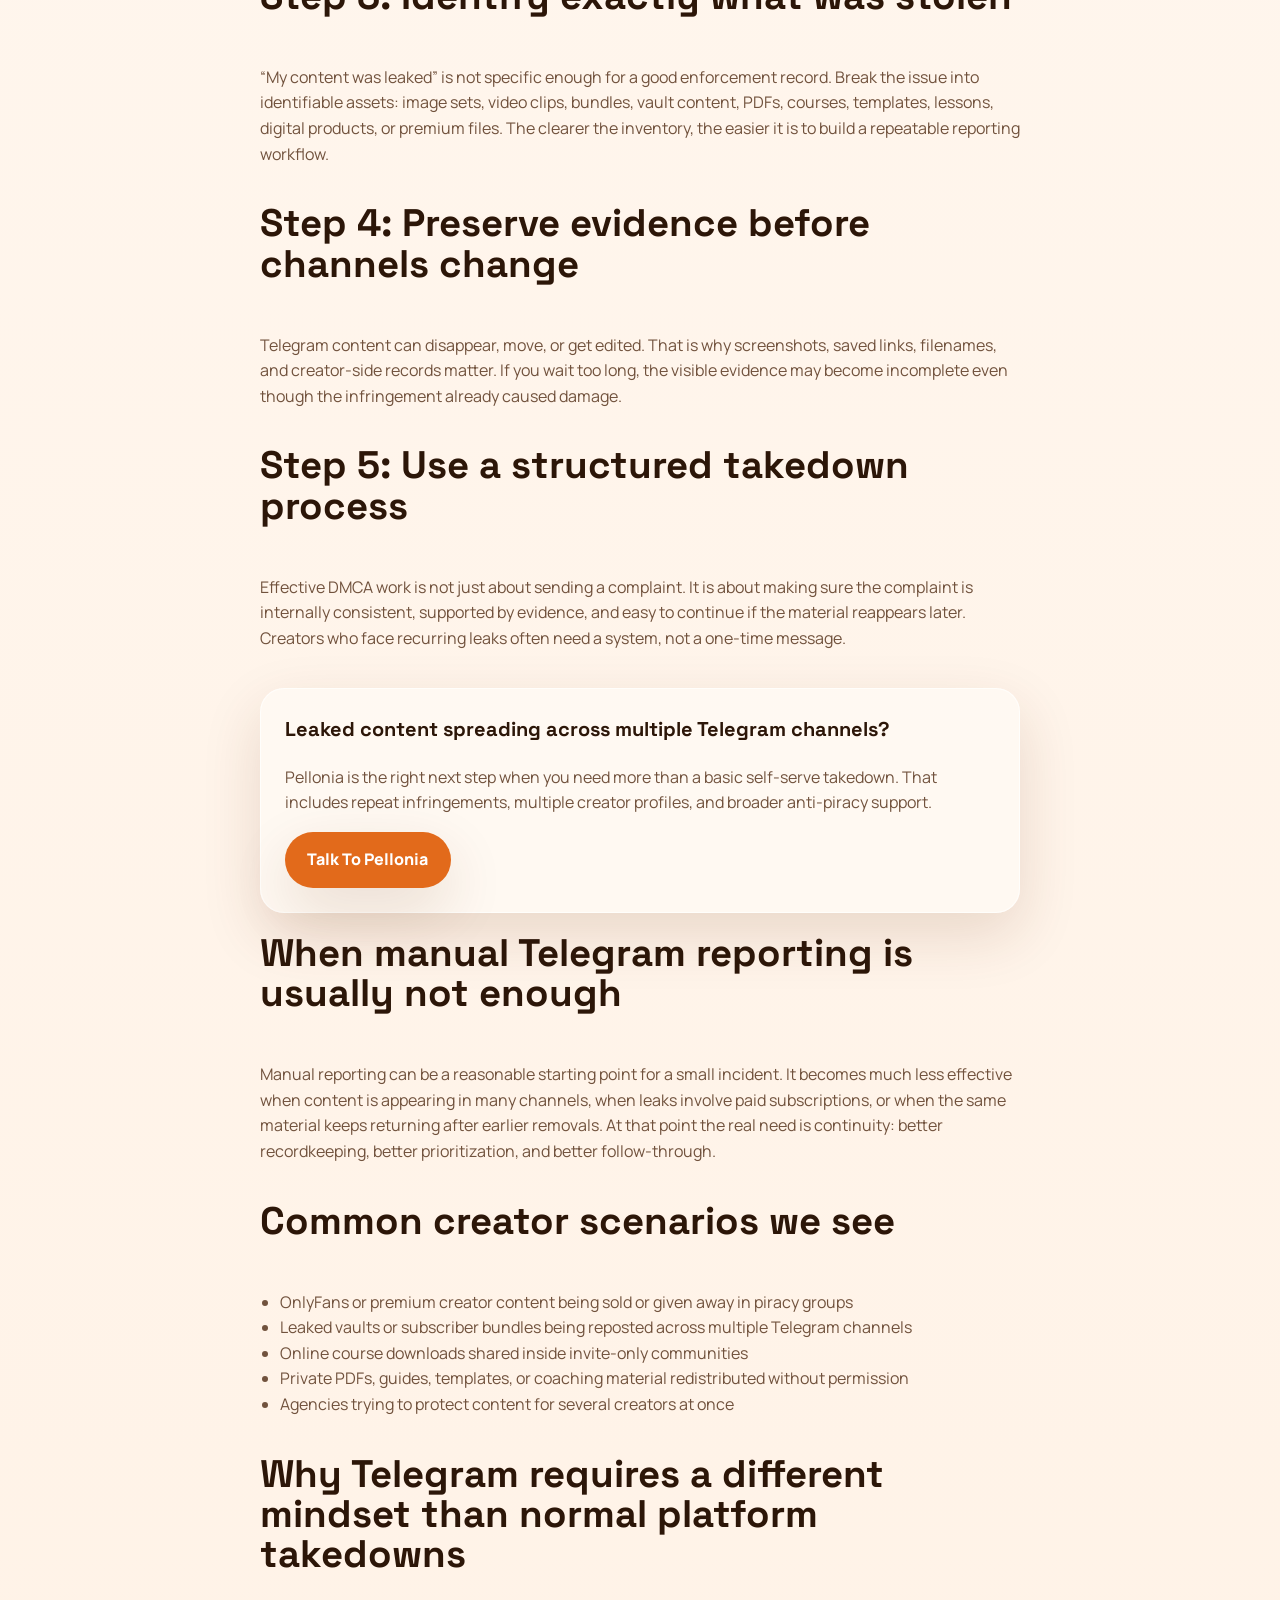
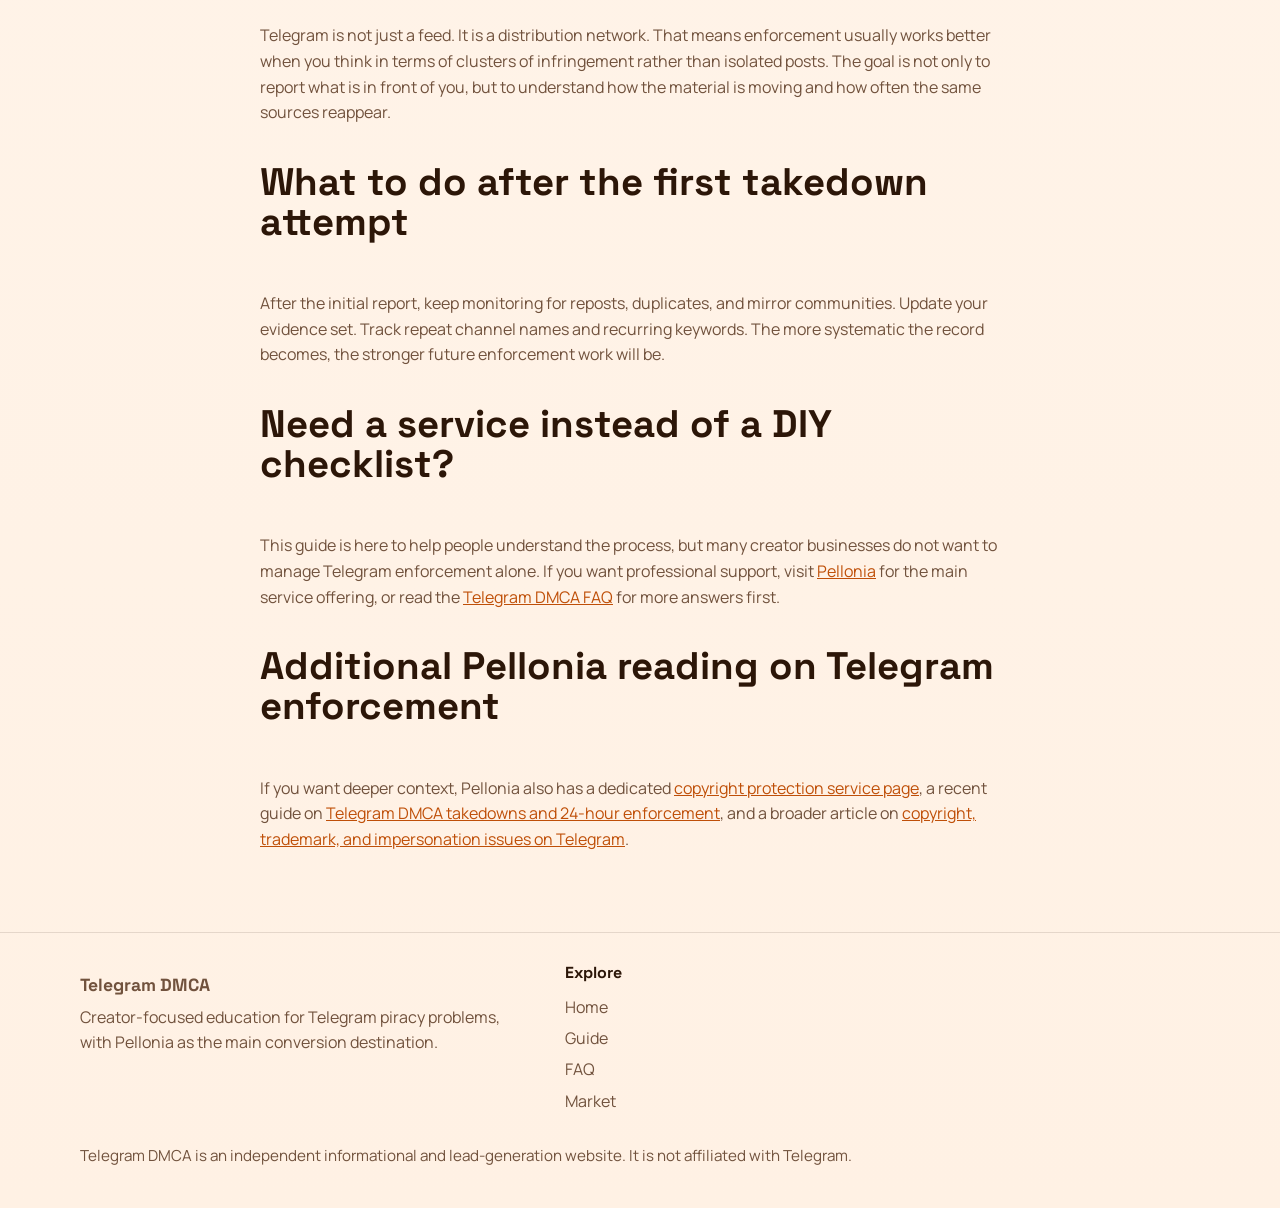
==== commit fb2ed1f6: "Refine market overview and comparison layout" ====
--- a/how-to-submit-a-telegram-dmca-takedown.html
+++ b/how-to-submit-a-telegram-dmca-takedown.html
@@ -48,7 +48,7 @@
           <a href="/">Home</a>
           <a href="/how-to-submit-a-telegram-dmca-takedown.html">Guide</a>
           <a href="/telegram-dmca-faq.html">FAQ</a>
-          <a href="/pellonia-vs-competitors.html">Compare</a>
+          <a href="/pellonia-vs-competitors.html">Market</a>
           <a
             class="button button-small"
             href="https://www.pellonia.io/?utm_source=telegramdmca&utm_medium=referral&utm_campaign=telegramdmca_guide_header"
@@ -179,7 +179,7 @@
           <a href="/">Home</a>
           <a href="/how-to-submit-a-telegram-dmca-takedown.html">Guide</a>
           <a href="/telegram-dmca-faq.html">FAQ</a>
-          <a href="/pellonia-vs-competitors.html">Compare</a>
+          <a href="/pellonia-vs-competitors.html">Market</a>
         </div>
       </div>
       <p class="disclaimer shell">
--- a/styles.css
+++ b/styles.css
@@ -428,6 +428,98 @@
   grid-template-columns: repeat(2, minmax(0, 1fr));
 }
 
+.market-picks,
+.provider-grid {
+  display: grid;
+  gap: 1rem;
+}
+
+.market-picks {
+  grid-template-columns: 1.15fr 1fr 1fr;
+  margin-bottom: 1.25rem;
+}
+
+.market-pick,
+.provider-card {
+  background: var(--surface-strong);
+  border: 1px solid var(--line);
+  border-radius: 20px;
+  box-shadow: 0 14px 34px rgba(98, 42, 9, 0.08);
+}
+
+.market-pick {
+  padding: 1.4rem;
+}
+
+.market-pick-featured,
+.provider-card-featured {
+  background:
+    linear-gradient(135deg, rgba(226, 106, 27, 0.12), rgba(255, 179, 71, 0.14)),
+    var(--surface-strong);
+  border-color: rgba(226, 106, 27, 0.26);
+}
+
+.market-pick p,
+.provider-card-head p {
+  margin: 0 0 0.45rem;
+  color: var(--accent);
+  font-size: 0.78rem;
+  font-weight: 800;
+  letter-spacing: 0.08em;
+  text-transform: uppercase;
+}
+
+.market-pick h3,
+.provider-card h3 {
+  margin-bottom: 0.45rem;
+}
+
+.market-pick span {
+  display: block;
+  color: var(--muted);
+}
+
+.provider-grid {
+  grid-template-columns: repeat(3, minmax(0, 1fr));
+}
+
+.provider-card {
+  overflow: hidden;
+}
+
+.provider-card-head {
+  padding: 1.25rem 1.25rem 1rem;
+  border-bottom: 1px solid var(--line);
+}
+
+.provider-meta {
+  display: grid;
+  margin: 0;
+}
+
+.provider-meta div {
+  display: grid;
+  grid-template-columns: minmax(8rem, 0.42fr) 1fr;
+  gap: 1rem;
+  padding: 0.9rem 1.25rem;
+  border-bottom: 1px solid rgba(44, 22, 8, 0.08);
+}
+
+.provider-meta div:last-child {
+  border-bottom: 0;
+}
+
+.provider-meta dt {
+  margin: 0;
+  color: var(--text);
+  font-size: 0.88rem;
+}
+
+.provider-meta dd {
+  color: var(--muted);
+  font-size: 0.92rem;
+}
+
 .site-footer {
   padding: 2rem 0 2.5rem;
   border-top: 1px solid var(--line);
@@ -465,9 +557,16 @@
   .link-grid,
   .comparison-summary,
   .competitor-notes,
+  .market-picks,
+  .provider-grid,
   .footer-grid,
   .cta-band {
     grid-template-columns: 1fr;
+  }
+
+  .provider-meta div {
+    grid-template-columns: 1fr;
+    gap: 0.25rem;
   }
 
   .site-nav {
